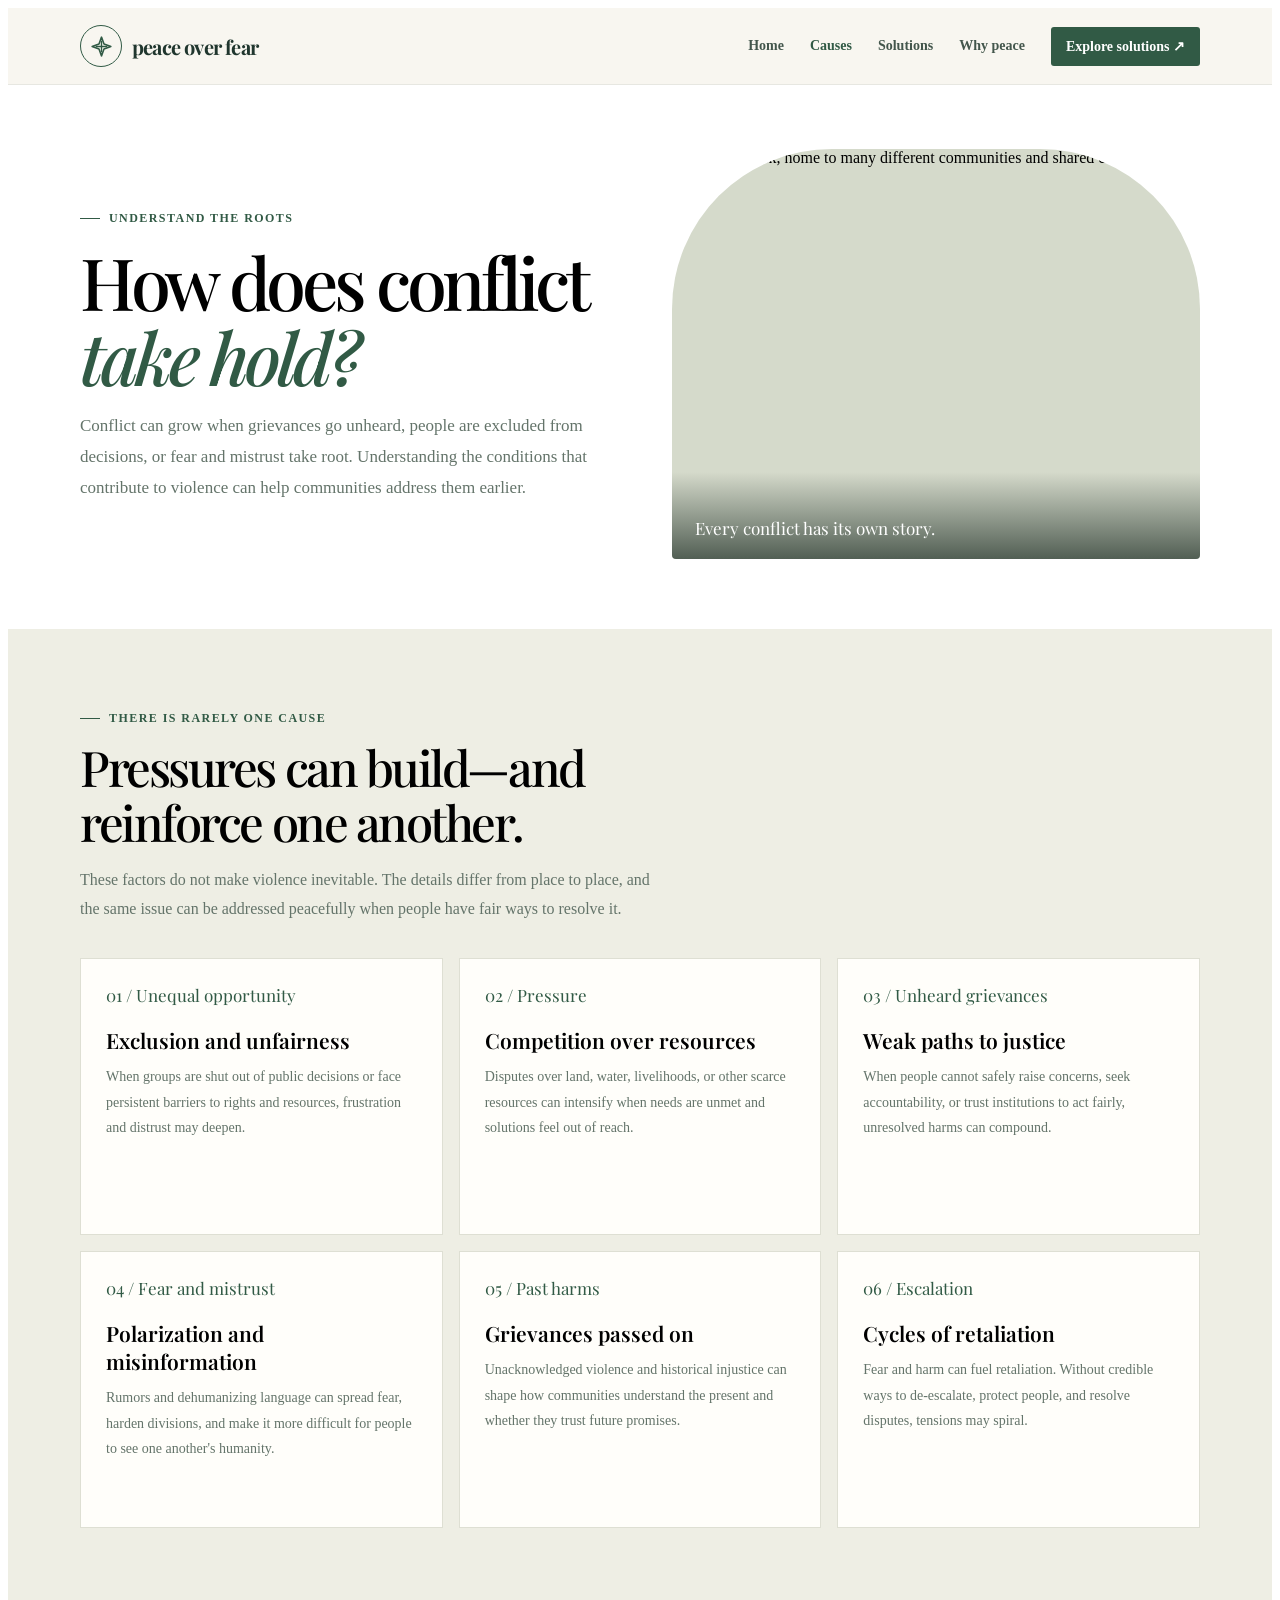
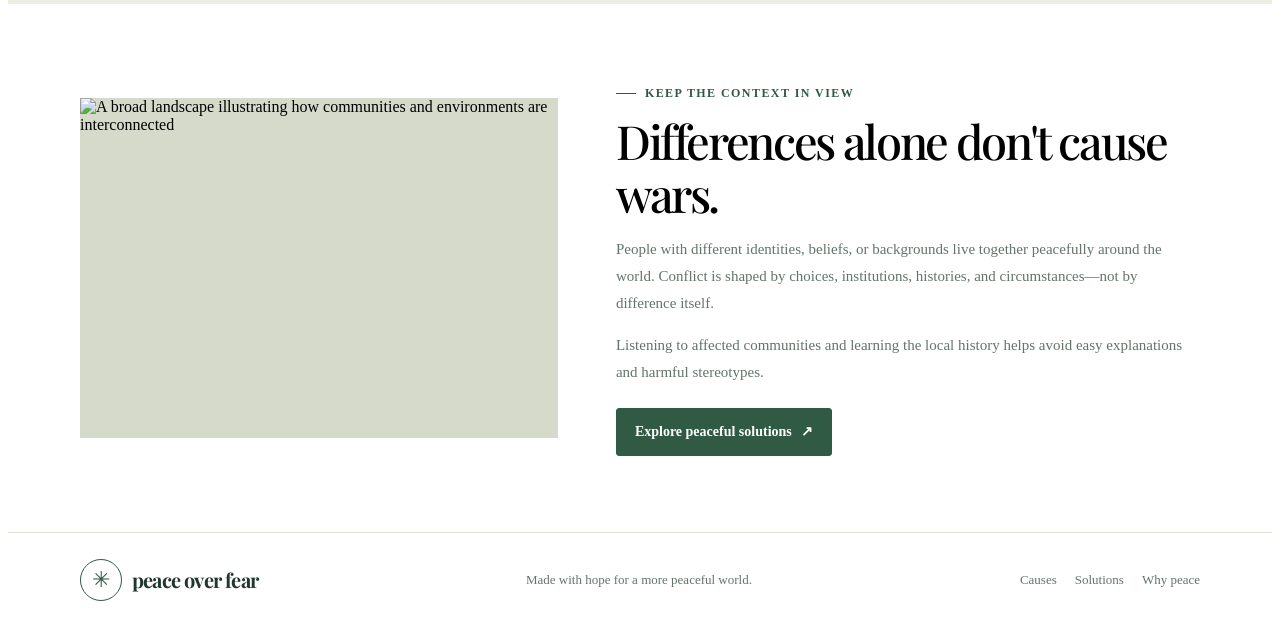
==== causes.html @ 90d447fb "Original upload" ====
<!DOCTYPE html>
<html lang="en">
<head>
  <meta charset="UTF-8">
  <meta name="viewport" content="width=device-width, initial-scale=1.0">
  <meta name="theme-color" content="#f8f6ef">
  <meta name="description" content="Learn how inequality, competition, exclusion, and unresolved grievances can contribute to conflict—and why every conflict has its own context.">
  <title>Causes of Conflict — Peace Over Fear</title>
  <link rel="preconnect" href="https://fonts.googleapis.com">
  <link rel="preconnect" href="https://fonts.gstatic.com" crossorigin>
  <link href="https://fonts.googleapis.com/css2?family=DM+Sans:wght@400;500;600;700&family=Playfair+Display:wght@500;600;700&display=swap" rel="stylesheet">
  <link rel="stylesheet" href="styles.css">
</head>
<body>
  <header class="site-header">
    <nav class="page-nav page-wrap" aria-label="Main navigation">
      <a class="page-brand" href="index.html" aria-label="Peace Over Fear home">
        <span class="page-brand-mark" aria-hidden="true"><svg viewBox="0 0 24 24" fill="none"><path d="M12 3 14.4 9.6 21 12l-6.6 2.4L12 21l-2.4-6.6L3 12l6.6-2.4L12 3Z" stroke="currentColor" stroke-width="1.5" stroke-linejoin="round"/><path d="M12 7v10M7 12h10" stroke="currentColor" stroke-width="1.3" stroke-linecap="round"/></svg></span>
        <span class="page-brand-name">peace over fear</span>
      </a>
      <button class="page-nav-toggle" type="button" aria-label="Open navigation menu" aria-expanded="false" aria-controls="page-nav-links">☰</button>
      <div class="page-nav-links" id="page-nav-links">
        <a href="index.html">Home</a>
        <a href="causes.html" aria-current="page">Causes</a>
        <a href="solutions.html">Solutions</a>
        <a href="importance.html">Why peace</a>
        <a class="page-nav-cta" href="solutions.html">Explore solutions <span aria-hidden="true">↗</span></a>
      </div>
    </nav>
  </header>

  <main>
    <section class="page-hero page-wrap">
      <div class="page-hero-grid">
        <div>
          <span class="page-eyebrow">Understand the roots</span>
          <h1>How does conflict <em>take hold?</em></h1>
          <p>Conflict can grow when grievances go unheard, people are excluded from decisions, or fear and mistrust take root. Understanding the conditions that contribute to violence can help communities address them earlier.</p>
        </div>
        <div class="page-hero-photo">
          <img src="https://images.unsplash.com/photo-1519501025264-65ba15a82390?auto=format&amp;fit=crop&amp;w=1200&amp;q=85" alt="A city at dusk, home to many different communities and shared challenges">
          <div class="photo-caption">Every conflict has its own story.</div>
        </div>
      </div>
    </section>

    <section class="page-section soft">
      <div class="page-wrap">
        <div class="page-section-heading">
          <span class="page-eyebrow">There is rarely one cause</span>
          <h2>Pressures can build—and reinforce one another.</h2>
          <p class="page-intro">These factors do not make violence inevitable. The details differ from place to place, and the same issue can be addressed peacefully when people have fair ways to resolve it.</p>
        </div>
        <div class="page-card-grid">
          <article class="page-card">
            <span class="page-card-index">01 / Unequal opportunity</span>
            <h3>Exclusion and unfairness</h3>
            <p>When groups are shut out of public decisions or face persistent barriers to rights and resources, frustration and distrust may deepen.</p>
          </article>
          <article class="page-card">
            <span class="page-card-index">02 / Pressure</span>
            <h3>Competition over resources</h3>
            <p>Disputes over land, water, livelihoods, or other scarce resources can intensify when needs are unmet and solutions feel out of reach.</p>
          </article>
          <article class="page-card">
            <span class="page-card-index">03 / Unheard grievances</span>
            <h3>Weak paths to justice</h3>
            <p>When people cannot safely raise concerns, seek accountability, or trust institutions to act fairly, unresolved harms can compound.</p>
          </article>
          <article class="page-card">
            <span class="page-card-index">04 / Fear and mistrust</span>
            <h3>Polarization and misinformation</h3>
            <p>Rumors and dehumanizing language can spread fear, harden divisions, and make it more difficult for people to see one another's humanity.</p>
          </article>
          <article class="page-card">
            <span class="page-card-index">05 / Past harms</span>
            <h3>Grievances passed on</h3>
            <p>Unacknowledged violence and historical injustice can shape how communities understand the present and whether they trust future promises.</p>
          </article>
          <article class="page-card">
            <span class="page-card-index">06 / Escalation</span>
            <h3>Cycles of retaliation</h3>
            <p>Fear and harm can fuel retaliation. Without credible ways to de-escalate, protect people, and resolve disputes, tensions may spiral.</p>
          </article>
        </div>
      </div>
    </section>

    <section class="page-section">
      <div class="page-wrap page-feature">
        <div class="page-feature-photo">
          <img src="https://images.unsplash.com/photo-1470071459604-3b5ec3a7fe05?auto=format&amp;fit=crop&amp;w=1000&amp;q=85" alt="A broad landscape illustrating how communities and environments are interconnected">
        </div>
        <div>
          <span class="page-eyebrow">Keep the context in view</span>
          <h2>Differences alone don't cause wars.</h2>
          <p>People with different identities, beliefs, or backgrounds live together peacefully around the world. Conflict is shaped by choices, institutions, histories, and circumstances—not by difference itself.</p>
          <p>Listening to affected communities and learning the local history helps avoid easy explanations and harmful stereotypes.</p>
          <div class="page-cta"><a class="page-button" href="solutions.html">Explore peaceful solutions <span aria-hidden="true">↗</span></a></div>
        </div>
      </div>
    </section>
  </main>

  <footer class="page-footer">
    <div class="page-wrap page-footer-inner">
      <a class="page-brand" href="index.html"><span class="page-brand-mark" aria-hidden="true">✳</span><span class="page-brand-name">peace over fear</span></a>
      <p>Made with hope for a more peaceful world.</p>
      <div class="page-footer-links"><a href="causes.html">Causes</a><a href="solutions.html">Solutions</a><a href="importance.html">Why peace</a></div>
    </div>
  </footer>
  <script src="script.js"></script>
</body>
</html>
---- styles.css ----
:root {
  --paper: #f8f6ef;
  --ink: #20362e;
  --muted: #64746a;
  --green: #315a45;
  --green-dark: #203c30;
  --lime: #d7e38d;
  --coral: #e78365;
  --line: #dedfd3;
  --white: #fffefa;
  --serif: "Playfair Display", Georgia, serif;
  --sans: "DM Sans", Arial, sans-serif;
}

.topic-section { padding-top: 85px; padding-bottom: 90px; }
.topic-grid { display: grid; grid-template-columns: repeat(3, 1fr); gap: 18px; }
.topic-card { display: flex; flex-direction: column; overflow: hidden; border: 1px solid var(--line); background: var(--white); text-decoration: none; transition: transform .2s, box-shadow .2s; }
.topic-card:hover { transform: translateY(-4px); box-shadow: 0 12px 30px rgb(32 54 46 / 10%); }
.topic-card > img { width: 100%; height: 190px; display: block; object-fit: cover; background: #d5dacb; }
.topic-card-body { display: flex; flex: 1; flex-direction: column; align-items: flex-start; padding: 21px; }
.topic-kicker { margin-bottom: 10px; color: var(--green); font-size: 12px; font-weight: 700; letter-spacing: .1em; text-transform: uppercase; }
.topic-card-body strong { margin-bottom: 8px; font-family: var(--serif); font-size: 22px; font-weight: 600; }
.topic-card-body > span:nth-of-type(2) { color: var(--muted); font-size: 14px; line-height: 1.7; }
.topic-link { display: flex; gap: 8px; align-items: center; margin-top: 19px; color: var(--green); font-size: 14px; font-weight: 700; }
.topic-link b { font-size: 17px; }

.site-header { position: sticky; z-index: 5; top: 0; border-bottom: 1px solid rgb(32 54 46 / 8%); background: rgb(248 246 239 / 93%); backdrop-filter: blur(12px); }
.page-wrap { width: min(1120px, calc(100% - 64px)); margin-inline: auto; }
.page-nav { min-height: 76px; display: flex; align-items: center; justify-content: space-between; gap: 24px; }
.page-brand { display: inline-flex; align-items: center; gap: 10px; color: var(--ink); text-decoration: none; }
.page-brand-mark { width: 40px; height: 40px; display: grid; flex: 0 0 40px; place-items: center; border: 1px solid var(--green); border-radius: 50%; color: var(--green); font-size: 22px; }
.page-brand-mark svg { width: 25px; height: 25px; }
.page-brand-name { font-family: var(--serif); font-size: 20px; font-weight: 700; letter-spacing: -.04em; }
.page-nav-links { display: flex; align-items: center; gap: 26px; }
.page-nav-links a { color: #43564c; font-size: 14px; font-weight: 600; text-decoration: none; }
.page-nav-links a:hover, .page-nav-links a[aria-current="page"] { color: var(--green); }
.page-nav-links .page-nav-cta { padding: 11px 15px; border-radius: 3px; background: var(--green); color: white; }
.page-nav-toggle { display: none; width: 42px; height: 42px; border: 1px solid var(--line); border-radius: 50%; background: transparent; color: var(--ink); font-size: 25px; cursor: pointer; }
.page-eyebrow { display: inline-flex; align-items: center; gap: 9px; color: var(--green); font-size: 12px; font-weight: 700; letter-spacing: .12em; text-transform: uppercase; }
.page-eyebrow::before { width: 20px; height: 1px; background: currentColor; content: ""; }
.page-hero { padding: 64px 0 70px; }
.page-hero-grid { display: grid; grid-template-columns: 1fr 1fr; align-items: center; gap: 64px; }
.page-hero h1 { max-width: 600px; margin: 18px 0; font-family: var(--serif); font-size: clamp(46px, 6vw, 72px); font-weight: 500; letter-spacing: -.06em; line-height: 1.04; }
.page-hero h1 em { color: var(--green); font-weight: 500; }
.page-hero p { max-width: 510px; margin-bottom: 0; color: var(--muted); font-size: 17px; line-height: 1.8; }
.page-hero-photo { position: relative; min-height: 410px; overflow: hidden; border-radius: 160px 160px 4px 4px; background: #d5dacb; }
.page-hero-photo img { position: absolute; width: 100%; height: 100%; object-fit: cover; }
.photo-caption { position: absolute; right: 0; bottom: 0; left: 0; padding: 45px 23px 20px; background: linear-gradient(transparent, rgb(19 36 27 / 68%)); color: white; font-family: var(--serif); font-size: 17px; }
.page-section { padding: 76px 0; }
.page-section.soft { background: #eeeee4; }
.page-section.dark { background: var(--green-dark); color: var(--white); }
.page-section.dark .page-eyebrow { color: var(--lime); }
.page-section.dark .page-intro { color: #c1cbbf; }
.page-section-heading { max-width: 680px; margin-bottom: 35px; }
.page-section-heading h2 { margin: 14px 0 11px; font-family: var(--serif); font-size: clamp(34px, 4vw, 49px); font-weight: 500; letter-spacing: -.05em; line-height: 1.12; }
.page-intro { max-width: 590px; margin-bottom: 0; color: var(--muted); font-size: 16px; line-height: 1.8; }
.page-card-grid { display: grid; grid-template-columns: repeat(3, 1fr); gap: 16px; }
.page-card { min-height: 225px; padding: 25px; border: 1px solid var(--line); background: var(--white); }
.dark .page-card { border-color: rgb(255 255 255 / 16%); background: transparent; }
.page-card-index { display: block; margin-bottom: 20px; color: var(--green); font-family: var(--serif); font-size: 17px; }
.dark .page-card-index { color: var(--lime); }
.page-card h3 { margin: 0 0 10px; font-family: var(--serif); font-size: 21px; font-weight: 600; }
.page-card p { margin: 0; color: var(--muted); font-size: 14px; line-height: 1.8; }
.dark .page-card p { color: #c1cbbf; }
.page-feature { display: grid; grid-template-columns: .9fr 1.1fr; align-items: center; gap: 58px; }
.page-feature-photo { min-height: 340px; overflow: hidden; background: #d5dacb; }
.page-feature-photo img { width: 100%; height: 340px; display: block; object-fit: cover; }
.page-feature h2 { margin: 14px 0; font-family: var(--serif); font-size: clamp(34px, 4vw, 47px); font-weight: 500; letter-spacing: -.05em; line-height: 1.12; }
.page-feature p { color: var(--muted); font-size: 15px; line-height: 1.8; }
.page-check-list { display: grid; gap: 12px; margin: 21px 0 0; padding: 0; list-style: none; }
.page-check-list li { display: flex; gap: 11px; color: var(--ink); font-size: 14px; line-height: 1.7; }
.page-check-list li::before { color: var(--green); content: "✳"; font-size: 17px; }
.page-cta { display: flex; flex-wrap: wrap; align-items: center; gap: 12px; margin-top: 22px; }
.page-button { min-height: 46px; display: inline-flex; align-items: center; justify-content: center; gap: 9px; padding: 0 18px; border: 1px solid var(--green); border-radius: 3px; background: var(--green); color: white; font-size: 14px; font-weight: 700; text-decoration: none; }
.page-button:hover { background: var(--green-dark); }
.page-button.secondary { background: transparent; color: var(--green); }
.page-footer { padding: 26px 0; border-top: 1px solid var(--line); }
.page-footer-inner { display: flex; align-items: center; justify-content: space-between; gap: 18px; }
.page-footer p { margin: 0; color: var(--muted); font-size: 13px; }
.page-footer-links { display: flex; flex-wrap: wrap; gap: 18px; }
.page-footer-links a { color: var(--muted); font-size: 13px; text-decoration: none; }
.page-footer-links a:hover { color: var(--green); }
.page-nav-toggle:focus-visible, a:focus-visible, button:focus-visible { outline: 3px solid var(--coral); outline-offset: 3px; }

@media (max-width: 800px) {
  .page-hero-grid { gap: 30px; }
  .page-hero-photo { min-height: 360px; }
  .page-nav-links { gap: 14px; }
  .page-nav-links a { font-size: 12px; }
  .page-feature { gap: 32px; }
}
@media (max-width: 620px) {
  .topic-section { padding-top: 65px; padding-bottom: 70px; }
  .topic-grid, .page-card-grid { grid-template-columns: 1fr; }
  .topic-card > img { height: 205px; }
  .page-wrap { width: min(100% - 40px, 480px); }
  .page-nav { min-height: 68px; }
  .page-brand-mark { width: 36px; height: 36px; flex-basis: 36px; }
  .page-brand-name { font-size: 18px; }
  .page-nav-toggle { display: grid; place-items: center; }
  .page-nav-links { position: absolute; top: 67px; right: 0; left: 0; display: none; flex-direction: column; align-items: stretch; gap: 0; padding: 8px 20px 18px; border-bottom: 1px solid var(--line); background: var(--paper); }
  .page-nav-links.open { display: flex; }
  .page-nav-links a { padding: 13px 4px; font-size: 13px; }
  .page-nav-links .page-nav-cta { margin-top: 5px; padding: 12px; text-align: center; }
  .page-hero { padding: 48px 0 45px; }
  .page-hero-grid { grid-template-columns: 1fr; gap: 29px; }
  .page-hero h1 { font-size: clamp(45px, 13vw, 62px); }
  .page-hero p { font-size: 16px; }
  .page-hero-photo { min-height: 350px; }
  .page-section { padding: 65px 0; }
  .page-section-heading { margin-bottom: 27px; }
  .page-section-heading h2, .page-feature h2 { font-size: 36px; }
  .page-card { min-height: 0; }
  .page-feature { grid-template-columns: 1fr; gap: 28px; }
  .page-feature-photo, .page-feature-photo img { height: 270px; min-height: 270px; }
  .page-footer-inner { flex-direction: column; align-items: flex-start; }
}
@media (prefers-reduced-motion: reduce) {
  *, *::before, *::after { scroll-behavior: auto !important; transition-duration: .01ms !important; }
}
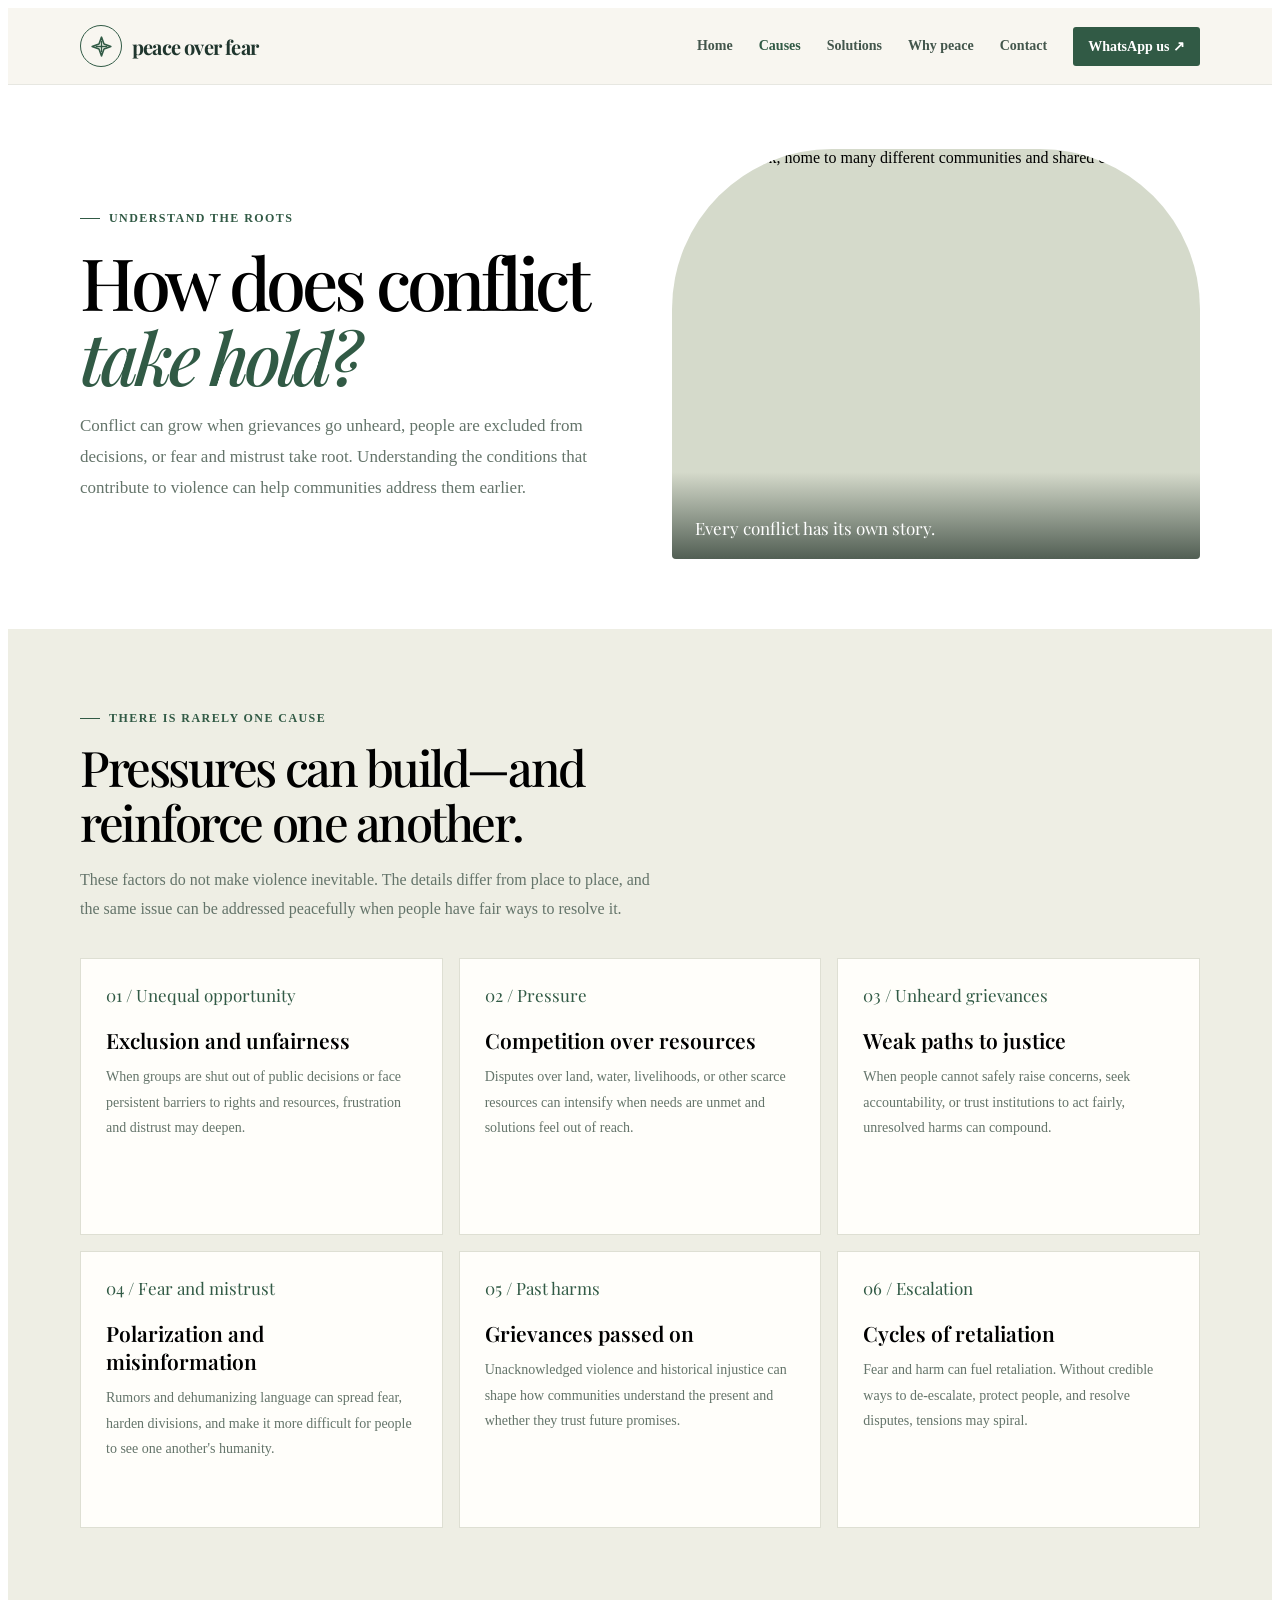
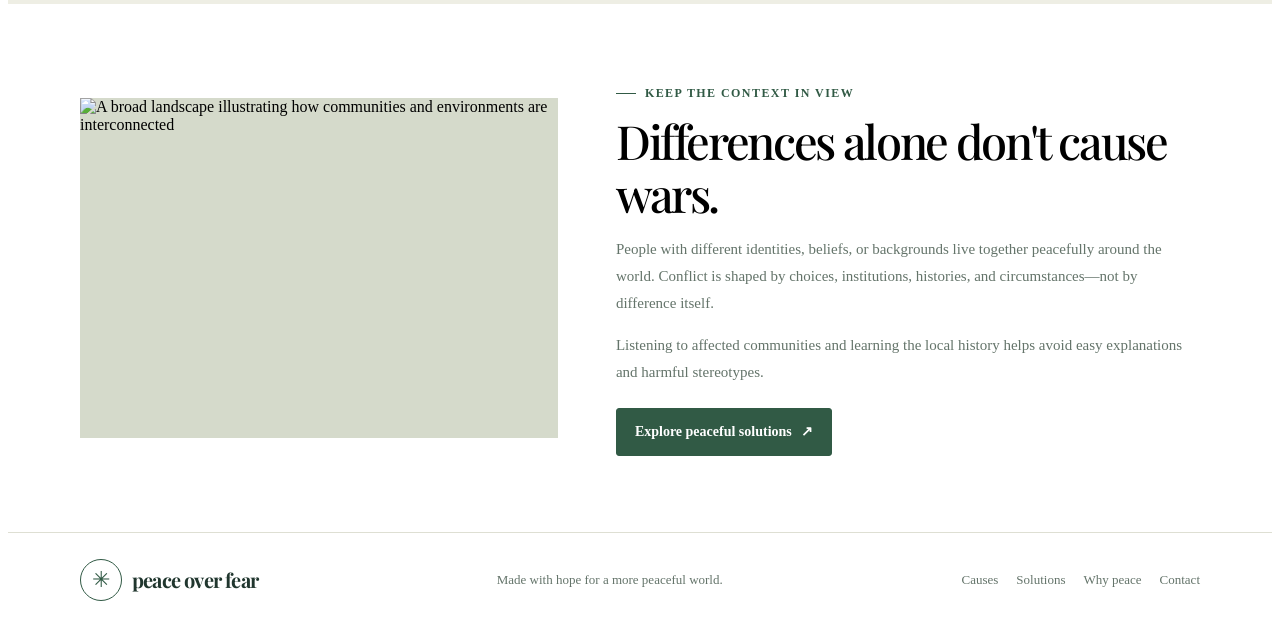
==== commit 13b7942e: "full upload" ====
--- a/causes.html
+++ b/causes.html
@@ -24,7 +24,8 @@
         <a href="causes.html" aria-current="page">Causes</a>
         <a href="solutions.html">Solutions</a>
         <a href="importance.html">Why peace</a>
-        <a class="page-nav-cta" href="solutions.html">Explore solutions <span aria-hidden="true">↗</span></a>
+        <a href="contact.html">Contact</a>
+        <a class="page-nav-cta" href="https://wa.me/254116336561?text=Hello%2C%20I%27d%20like%20to%20get%20in%20touch." target="_blank" rel="noopener noreferrer">WhatsApp us <span aria-hidden="true">↗</span></a>
       </div>
     </nav>
   </header>
@@ -106,7 +107,7 @@
     <div class="page-wrap page-footer-inner">
       <a class="page-brand" href="index.html"><span class="page-brand-mark" aria-hidden="true">✳</span><span class="page-brand-name">peace over fear</span></a>
       <p>Made with hope for a more peaceful world.</p>
-      <div class="page-footer-links"><a href="causes.html">Causes</a><a href="solutions.html">Solutions</a><a href="importance.html">Why peace</a></div>
+      <div class="page-footer-links"><a href="causes.html">Causes</a><a href="solutions.html">Solutions</a><a href="importance.html">Why peace</a><a href="contact.html">Contact</a></div>
     </div>
   </footer>
   <script src="script.js"></script>
--- a/styles.css
+++ b/styles.css
@@ -47,6 +47,27 @@
 .page-hero-photo img { position: absolute; width: 100%; height: 100%; object-fit: cover; }
 .photo-caption { position: absolute; right: 0; bottom: 0; left: 0; padding: 45px 23px 20px; background: linear-gradient(transparent, rgb(19 36 27 / 68%)); color: white; font-family: var(--serif); font-size: 17px; }
 .page-section { padding: 76px 0; }
+.contact-panel { max-width: 720px; padding: 34px; border: 1px solid var(--line); background: var(--white); }
+.contact-panel h2 { margin: 0 0 12px; font-family: var(--serif); font-size: clamp(30px, 4vw, 42px); font-weight: 500; letter-spacing: -.05em; }
+.contact-panel p { margin: 0; color: var(--muted); font-size: 15px; line-height: 1.8; }
+.contact-number { display: block; margin-top: 20px; color: var(--green); font-size: 16px; font-weight: 700; }
+.contact-panel .page-cta { margin-top: 22px; }
+.contact-forms { display: grid; grid-template-columns: repeat(2, minmax(0, 1fr)); gap: 18px; align-items: start; }
+.contact-form { padding: 25px; border: 1px solid var(--line); background: var(--white); }
+.contact-form h3 { margin: 0 0 18px; font-family: var(--serif); font-size: 24px; font-weight: 600; }
+.contact-form label { display: block; margin: 14px 0 7px; color: var(--ink); font-size: 14px; font-weight: 600; }
+.contact-form .consent-label { display: flex; align-items: flex-start; gap: 9px; font-size: 13px; font-weight: 400; line-height: 1.6; }
+.contact-form .consent-label input { width: auto; margin: 3px 0 0; }
+.contact-form .form-honeypot { position: absolute; left: -10000px; }
+.contact-form textarea, .contact-form input { width: 100%; padding: 11px 12px; border: 1px solid var(--line); border-radius: 2px; background: var(--paper); color: var(--ink); font: inherit; }
+.contact-form textarea { resize: vertical; }
+.contact-form .page-button { margin-top: 14px; cursor: pointer; }
+.form-status { min-height: 1.5em; margin: 10px 0 0; color: var(--green); font-size: 13px; }
+.local-note { margin: -7px 0 12px; color: var(--muted); font-size: 13px; line-height: 1.6; }
+.comment-list { display: grid; gap: 10px; margin: 20px 0 0; padding: 0; list-style: none; }
+.comment-list li { padding: 13px; border-left: 2px solid var(--lime); background: var(--paper); }
+.comment-author { display: block; margin-bottom: 5px; color: var(--green); font-size: 13px; font-weight: 700; }
+.comment-text { margin: 0; color: var(--ink); font-size: 14px; line-height: 1.65; white-space: pre-wrap; overflow-wrap: anywhere; }
 .page-section.soft { background: #eeeee4; }
 .page-section.dark { background: var(--green-dark); color: var(--white); }
 .page-section.dark .page-eyebrow { color: var(--lime); }
@@ -108,6 +129,8 @@
   .page-hero p { font-size: 16px; }
   .page-hero-photo { min-height: 350px; }
   .page-section { padding: 65px 0; }
+  .contact-panel { padding: 25px; }
+  .contact-forms { grid-template-columns: 1fr; }
   .page-section-heading { margin-bottom: 27px; }
   .page-section-heading h2, .page-feature h2 { font-size: 36px; }
   .page-card { min-height: 0; }
